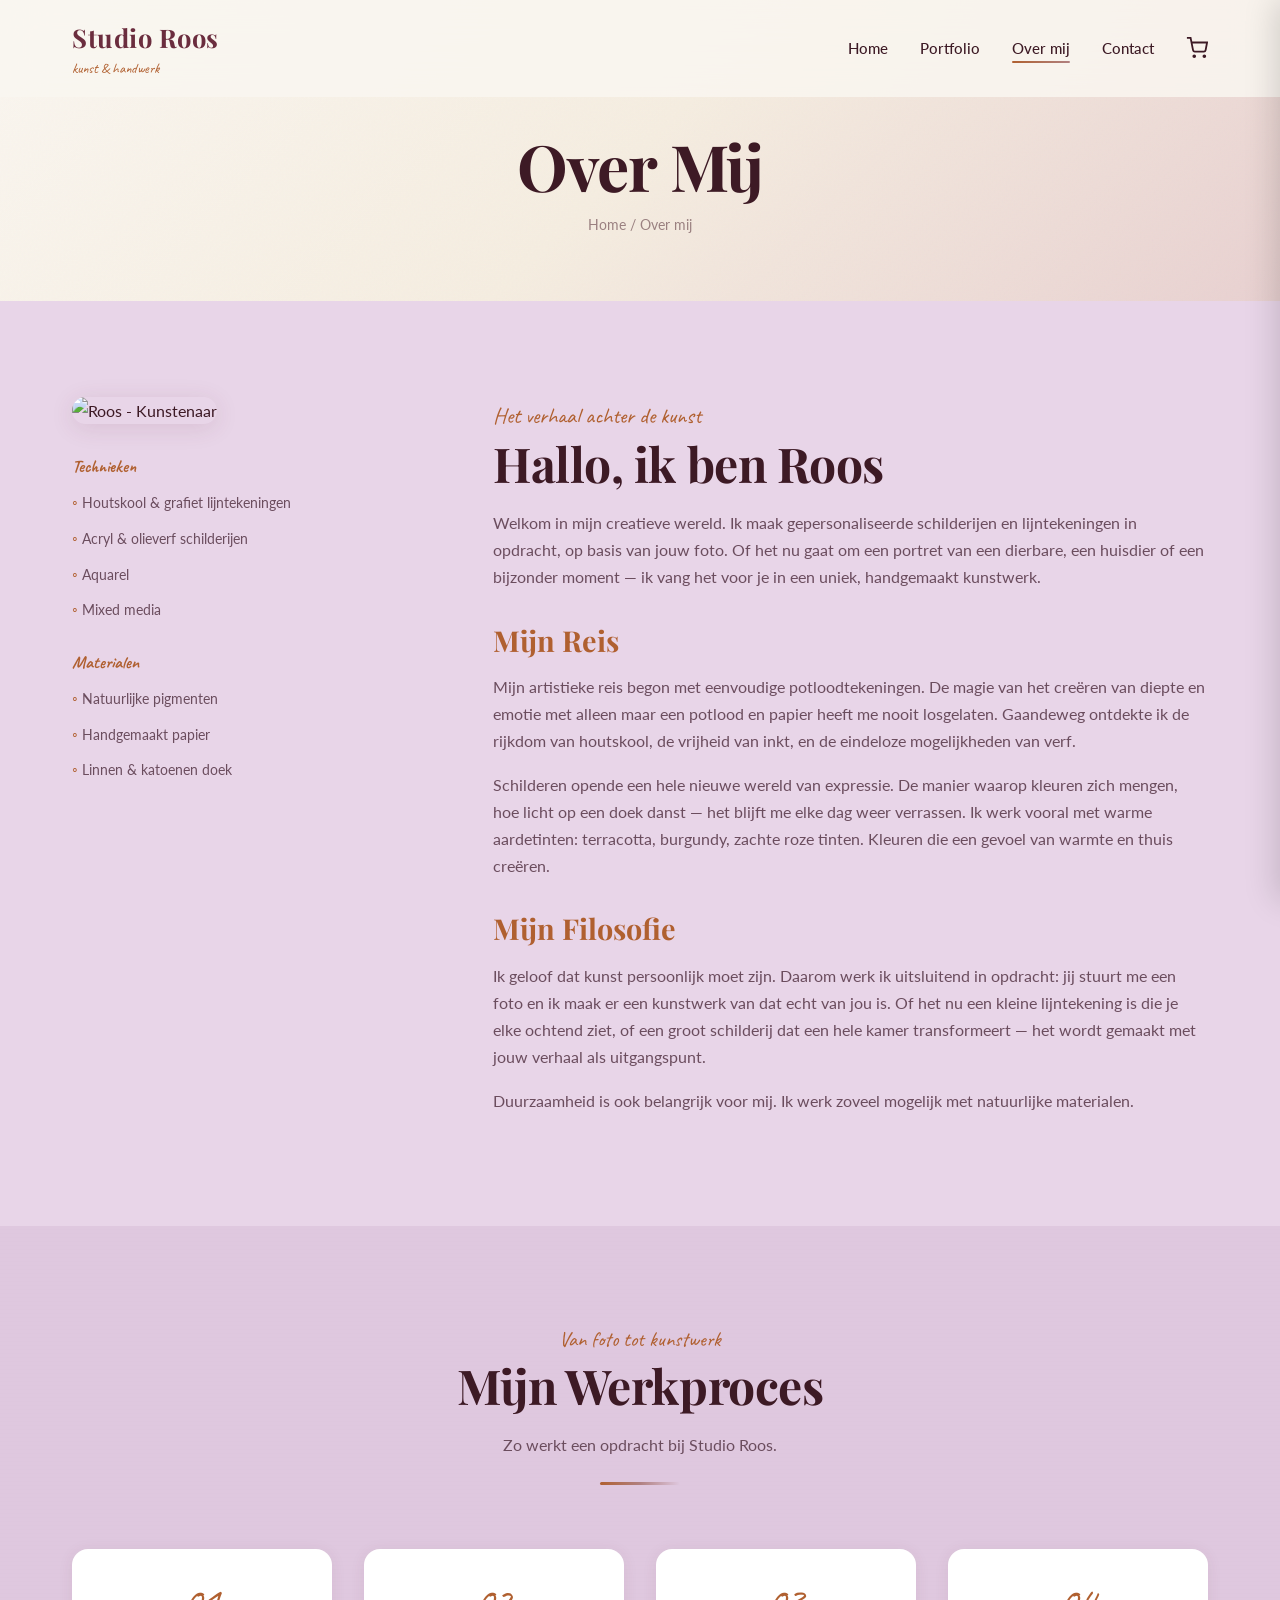
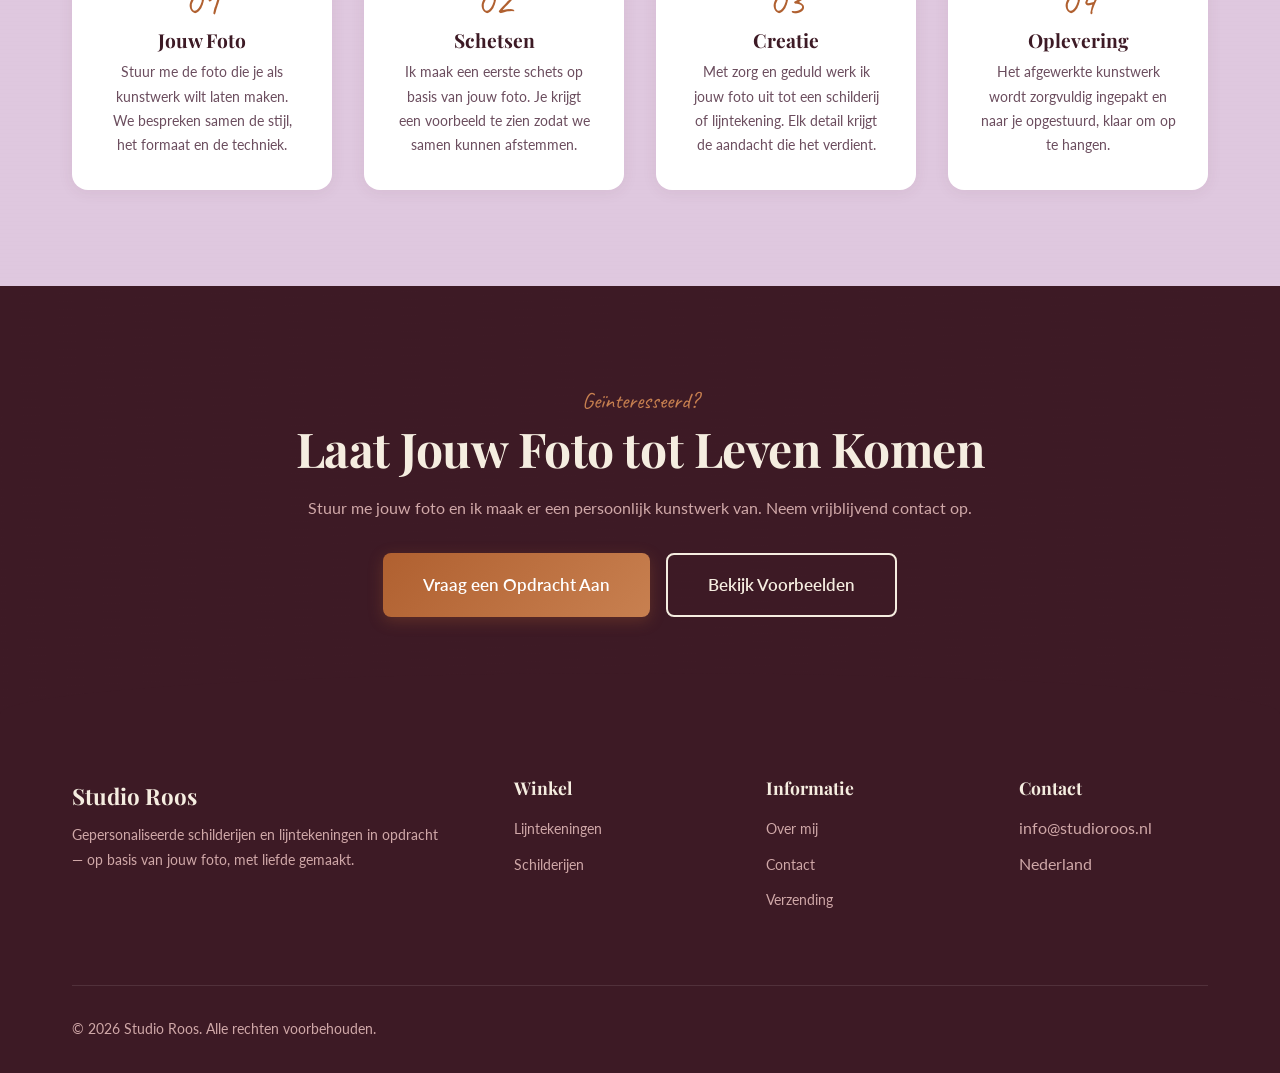
==== over.html @ 18355373 "Eerste versie Studio Roos website" ====
<!DOCTYPE html>
<html lang="nl">
<head>
  <meta charset="UTF-8">
  <meta name="viewport" content="width=device-width, initial-scale=1.0">
  <title>Over mij — Studio Roos</title>
  <meta name="description" content="Leer meer over de kunstenaar achter Studio Roos. Gepersonaliseerde schilderijen en lijntekeningen op basis van jouw foto.">
  
  <link rel="preconnect" href="https://fonts.googleapis.com">
  <link rel="preconnect" href="https://fonts.gstatic.com" crossorigin>
  <link href="https://fonts.googleapis.com/css2?family=Playfair+Display:ital,wght@0,400;0,700;1,400&family=Lato:wght@300;400;500;700&family=Caveat:wght@400;600&display=swap" rel="stylesheet">
  <link rel="stylesheet" href="css/style.css">
</head>
<body>

  <!-- NAVIGATIE -->
  <nav class="navbar" id="navbar">
    <div class="container">
      <a href="index.html" class="navbar-brand">
        <div>
          <span class="logo-text">Studio Roos</span>
          <span class="logo-sub">kunst & handwerk</span>
        </div>
      </a>
      <ul class="nav-links" id="navLinks">
        <li><a href="index.html">Home</a></li>
        <li><a href="winkel.html">Portfolio</a></li>
        <li><a href="over.html" class="active">Over mij</a></li>
        <li><a href="contact.html">Contact</a></li>
        <li>
          <a href="#" class="nav-cart" id="cartToggle" aria-label="Winkelwagen">
            <svg width="22" height="22" viewBox="0 0 24 24" fill="none" stroke="currentColor" stroke-width="2"><circle cx="9" cy="21" r="1"/><circle cx="20" cy="21" r="1"/><path d="M1 1h4l2.68 13.39a2 2 0 0 0 2 1.61h9.72a2 2 0 0 0 2-1.61L23 6H6"/></svg>
            <span class="cart-count" id="cartCount">0</span>
          </a>
        </li>
      </ul>
      <button class="nav-toggle" id="navToggle" aria-label="Menu">
        <span></span><span></span><span></span>
      </button>
    </div>
  </nav>

  <!-- PAGE HEADER -->
  <div class="page-header">
    <div class="container">
      <h1>Over Mij</h1>
      <p class="breadcrumb"><a href="index.html">Home</a> / Over mij</p>
    </div>
  </div>

  <!-- OVER MIJ CONTENT -->
  <section class="section">
    <div class="container">
      <div class="about-content">
        
        <!-- Sidebar met foto en details -->
        <div class="about-sidebar fade-in-left">
          <img src="https://images.unsplash.com/photo-1460661419201-fd4cecdf8a8b?w=500&h=650&fit=crop" 
               alt="Roos - Kunstenaar" class="about-photo">
          
          <div class="about-details">
            <h4>Technieken</h4>
            <ul>
              <li>Houtskool & grafiet lijntekeningen</li>
              <li>Acryl & olieverf schilderijen</li>
              <li>Aquarel</li>
              <li>Mixed media</li>
            </ul>

            <h4 style="margin-top:1.5rem;">Materialen</h4>
            <ul>
              <li>Natuurlijke pigmenten</li>
              <li>Handgemaakt papier</li>
              <li>Linnen & katoenen doek</li>
            </ul>
          </div>
        </div>

        <!-- Verhaal -->
        <div class="about-story fade-in-right">
          <span class="accent-text">Het verhaal achter de kunst</span>
          <h2>Hallo, ik ben Roos</h2>
          <p>
            Welkom in mijn creatieve wereld. Ik maak gepersonaliseerde schilderijen en 
            lijntekeningen in opdracht, op basis van jouw foto. Of het nu gaat om een 
            portret van een dierbare, een huisdier of een bijzonder moment — ik vang het 
            voor je in een uniek, handgemaakt kunstwerk.
          </p>

          <h3>Mijn Reis</h3>
          <p>
            Mijn artistieke reis begon met eenvoudige potloodtekeningen. De magie van het 
            creëren van diepte en emotie met alleen maar een potlood en papier heeft me 
            nooit losgelaten. Gaandeweg ontdekte ik de rijkdom van houtskool, de vrijheid 
            van inkt, en de eindeloze mogelijkheden van verf.
          </p>
          <p>
            Schilderen opende een hele nieuwe wereld van expressie. De manier waarop kleuren 
            zich mengen, hoe licht op een doek danst — het blijft me elke dag weer verrassen. 
            Ik werk vooral met warme aardetinten: terracotta, burgundy, zachte roze tinten. 
            Kleuren die een gevoel van warmte en thuis creëren.
          </p>

          <h3>Mijn Filosofie</h3>
          <p>
            Ik geloof dat kunst persoonlijk moet zijn. Daarom werk ik uitsluitend in 
            opdracht: jij stuurt me een foto en ik maak er een kunstwerk van dat echt 
            van jou is. Of het nu een kleine lijntekening is die je 
            elke ochtend ziet, of een groot schilderij dat een hele kamer transformeert — 
            het wordt gemaakt met jouw verhaal als uitgangspunt.
          </p>
          <p>
            Duurzaamheid is ook belangrijk voor mij. Ik werk zoveel mogelijk met natuurlijke 
            materialen.
          </p>
        </div>
      </div>
    </div>
  </section>

  <!-- WERKPROCES -->
  <section class="section section-warm texture-fabric" style="position:relative;">
    <div class="container">
      <div class="section-header fade-in">
        <span class="subtitle">Van foto tot kunstwerk</span>
        <h2>Mijn Werkproces</h2>
        <p>Zo werkt een opdracht bij Studio Roos.</p>
      </div>

      <div class="process-steps">
        <div class="process-step fade-in stagger-1">
          <div class="process-step-number">01</div>
          <h4>Jouw Foto</h4>
          <p>Stuur me de foto die je als kunstwerk wilt laten maken. We bespreken samen de stijl, het formaat en de techniek.</p>
        </div>
        <div class="process-step fade-in stagger-2">
          <div class="process-step-number">02</div>
          <h4>Schetsen</h4>
          <p>Ik maak een eerste schets op basis van jouw foto. Je krijgt een voorbeeld te zien zodat we samen kunnen afstemmen.</p>
        </div>
        <div class="process-step fade-in stagger-3">
          <div class="process-step-number">03</div>
          <h4>Creatie</h4>
          <p>Met zorg en geduld werk ik jouw foto uit tot een schilderij of lijntekening. Elk detail krijgt de aandacht die het verdient.</p>
        </div>
        <div class="process-step fade-in stagger-4">
          <div class="process-step-number">04</div>
          <h4>Oplevering</h4>
          <p>Het afgewerkte kunstwerk wordt zorgvuldig ingepakt en naar je opgestuurd, klaar om op te hangen.</p>
        </div>
      </div>
    </div>
  </section>

  <!-- CTA -->
  <section class="section section-dark texture-brush" style="position:relative;">
    <div class="container container-narrow" style="text-align:center;">
      <div class="fade-in">
        <span class="accent-text" style="color:var(--terracotta-light);">Geïnteresseerd?</span>
        <h2 style="color:var(--cream); margin-bottom:var(--space-sm);">Laat Jouw Foto tot Leven Komen</h2>
        <p style="margin-bottom:var(--space-md);">Stuur me jouw foto en ik maak er een persoonlijk kunstwerk van. Neem vrijblijvend contact op.</p>
        <div style="display:flex; gap:var(--space-sm); justify-content:center; flex-wrap:wrap;">
          <a href="contact.html" class="btn btn-warm btn-lg">Vraag een Opdracht Aan</a>
          <a href="winkel.html" class="btn btn-secondary btn-lg" style="border-color:var(--cream); color:var(--cream);">Bekijk Voorbeelden</a>
        </div>
      </div>
    </div>
  </section>

  <!-- FOOTER -->
  <footer class="footer">
    <div class="container">
      <div class="footer-grid">
        <div class="footer-about">
          <div class="logo-text">Studio Roos</div>
          <p>Gepersonaliseerde schilderijen en lijntekeningen in opdracht — op basis van jouw foto, met liefde gemaakt.</p>
        </div>
        <div>
          <h4>Winkel</h4>
          <ul class="footer-links">
            <li><a href="winkel.html?categorie=lijntekeningen">Lijntekeningen</a></li>
            <li><a href="winkel.html?categorie=schilderijen">Schilderijen</a></li>
          </ul>
        </div>
        <div>
          <h4>Informatie</h4>
          <ul class="footer-links">
            <li><a href="over.html">Over mij</a></li>
            <li><a href="contact.html">Contact</a></li>
            <li><a href="#">Verzending</a></li>
          </ul>
        </div>
        <div>
          <h4>Contact</h4>
          <ul class="footer-links">
            <li>info@studioroos.nl</li>
            <li>Nederland</li>
          </ul>
        </div>
      </div>
      <div class="footer-bottom">
        <p>&copy; 2026 Studio Roos. Alle rechten voorbehouden.</p>
      </div>
    </div>
  </footer>

  <!-- WINKELWAGEN SIDEBAR -->
  <div class="cart-overlay" id="cartOverlay"></div>
  <aside class="cart-sidebar" id="cartSidebar">
    <div class="cart-header">
      <h3>Winkelwagen</h3>
      <button class="cart-close" id="cartClose" aria-label="Sluiten">
        <svg width="24" height="24" viewBox="0 0 24 24" fill="none" stroke="currentColor" stroke-width="2"><line x1="18" y1="6" x2="6" y2="18"/><line x1="6" y1="6" x2="18" y2="18"/></svg>
      </button>
    </div>
    <div class="cart-items" id="cartItems">
      <div class="cart-empty" id="cartEmpty">
        <svg viewBox="0 0 24 24" fill="none" stroke="currentColor" stroke-width="1.5"><circle cx="9" cy="21" r="1"/><circle cx="20" cy="21" r="1"/><path d="M1 1h4l2.68 13.39a2 2 0 0 0 2 1.61h9.72a2 2 0 0 0 2-1.61L23 6H6"/></svg>
        <p>Je winkelwagen is leeg</p>
        <a href="winkel.html" class="btn btn-secondary btn-sm">Bekijk de winkel</a>
      </div>
    </div>
    <div class="cart-footer" id="cartFooter" style="display:none;">
      <div class="cart-total">
        <span>Totaal</span>
        <span id="cartTotal">€0,00</span>
      </div>
      <button class="btn btn-primary" style="width:100%;">Afrekenen</button>
    </div>
  </aside>

  <!-- TOAST -->
  <div class="toast" id="toast">
    <span class="toast-icon">
      <svg width="20" height="20" viewBox="0 0 24 24" fill="none" stroke="currentColor" stroke-width="2"><path d="M22 11.08V12a10 10 0 1 1-5.93-9.14"/><polyline points="22 4 12 14.01 9 11.01"/></svg>
    </span>
    <span id="toastMessage">Item toegevoegd!</span>
  </div>

  <script src="js/main.js"></script>
</body>
</html>
---- css/style.css ----
/* ============================================
   STUDIO ROOS — Kunstverkoop Website
   Kleurenpalet geïnspireerd op textuur-analyses:
   
   Primair:     Burgundy/Wijn    #6B2D3E → donker accent
   Secundair:   Terracotta       #B06030 → warm accent
   Tertiair:    Dusty Rose       #B08080 → zacht accent
   Neutraal:    Mauve            #E8D5E8 → achtergrond
   Neutraal 2:  Warm Taupe       #C0B0A0 → subtiel
   Donker:      Deep Wine        #3D1A25 → tekst/contrast
   
   Patronen: organische texturen, penseelstreken,
   stof-achtige achtergronden, handgemaakt gevoel
   ============================================ */

/* === CSS Custom Properties === */
:root {
  /* Kleuren uit analyse */
  --burgundy: #6B2D3E;
  --burgundy-light: #8B4D5E;
  --burgundy-dark: #3D1A25;
  --terracotta: #B06030;
  --terracotta-light: #C88050;
  --terracotta-dark: #8A4820;
  --dusty-rose: #B08080;
  --dusty-rose-light: #D0A8A8;
  --dusty-rose-pale: #E8D0D0;
  --cream: #F5EDE0;
  --cream-warm: #F0E0C0;
  --cream-light: #FAF6F0;
  --taupe: #C0B0A0;
  --taupe-light: #D8CFC5;
  --taupe-dark: #907060;
  --ochre: #A08040;
  --olive-muted: #807030;
  --deep-brown: #4A2A1A;

  /* Functionele kleuren */
  --color-text: #3D1A25;
  --color-text-light: #6B4D5E;
  --color-text-muted: #9A8080;
  --color-bg: #E8D5E8;
  --color-bg-warm: #DFC8DF;
  --color-bg-accent: #D4B8D4;
  --color-primary: #6B2D3E;
  --color-primary-hover: #8B4D5E;
  --color-secondary: #B06030;
  --color-secondary-hover: #C88050;
  --color-accent: #B08080;
  --color-border: #D8CFC5;
  --color-border-light: #E8E0D8;

  /* Typografie */
  --font-heading: 'Playfair Display', Georgia, 'Times New Roman', serif;
  --font-body: 'Lato', 'Segoe UI', Tahoma, sans-serif;
  --font-accent: 'Caveat', cursive;

  /* Spacing */
  --space-xs: 0.5rem;
  --space-sm: 1rem;
  --space-md: 2rem;
  --space-lg: 4rem;
  --space-xl: 6rem;

  /* Shadows */
  --shadow-soft: 0 2px 15px rgba(107, 45, 62, 0.08);
  --shadow-medium: 0 4px 25px rgba(107, 45, 62, 0.12);
  --shadow-hover: 0 8px 35px rgba(107, 45, 62, 0.18);

  /* Transitions */
  --transition-smooth: 0.3s cubic-bezier(0.4, 0, 0.2, 1);
  --transition-slow: 0.6s cubic-bezier(0.4, 0, 0.2, 1);

  /* Border radius - organische vormen */
  --radius-sm: 4px;
  --radius-md: 8px;
  --radius-lg: 16px;
  --radius-organic: 30% 70% 70% 30% / 30% 30% 70% 70%;
}

/* === Reset & Base === */
*, *::before, *::after {
  margin: 0;
  padding: 0;
  box-sizing: border-box;
}

html {
  scroll-behavior: smooth;
  font-size: 16px;
}

body {
  font-family: var(--font-body);
  color: var(--color-text);
  background-color: var(--color-bg);
  line-height: 1.7;
  overflow-x: hidden;
}

/* === Textuurpatronen (geïnspireerd op de afbeeldingen) === */

/* Papier/canvas textuur overlay — grove, handgemaakte feel */
.texture-paper::before {
  content: '';
  position: absolute;
  inset: 0;
  opacity: 0.03;
  pointer-events: none;
  background-image: 
    url("data:image/svg+xml,%3Csvg xmlns='http://www.w3.org/2000/svg' width='300' height='300'%3E%3Cfilter id='noise'%3E%3CfeTurbulence type='fractalNoise' baseFrequency='0.65' numOctaves='3' stitchTiles='stitch'/%3E%3C/filter%3E%3Crect width='100%25' height='100%25' filter='url(%23noise)' opacity='1'/%3E%3C/svg%3E");
}

/* Penseelstreek textuur — organische, vloeiende lijnen */
.texture-brush::before {
  content: '';
  position: absolute;
  inset: 0;
  opacity: 0.04;
  pointer-events: none;
  background: repeating-linear-gradient(
    -3deg,
    transparent,
    transparent 2px,
    rgba(107, 45, 62, 0.15) 2px,
    rgba(107, 45, 62, 0.15) 3px,
    transparent 3px,
    transparent 8px
  );
}

/* Stof/tufting textuur — weefpatroon */
.texture-fabric::before {
  content: '';
  position: absolute;
  inset: 0;
  opacity: 0.025;
  pointer-events: none;
  background-image: 
    repeating-linear-gradient(
      0deg,
      rgba(107, 45, 62, 0.3) 0px,
      transparent 1px,
      transparent 4px
    ),
    repeating-linear-gradient(
      90deg,
      rgba(176, 96, 48, 0.2) 0px,
      transparent 1px,
      transparent 4px
    );
}

/* Organische blob achtergronden */
.organic-blob {
  position: absolute;
  border-radius: var(--radius-organic);
  filter: blur(60px);
  opacity: 0.15;
  pointer-events: none;
  z-index: 0;
}

/* === Typografie === */
h1, h2, h3, h4, h5, h6 {
  font-family: var(--font-heading);
  font-weight: 700;
  line-height: 1.2;
  color: var(--color-text);
}

h1 {
  font-size: clamp(2.5rem, 5vw, 4rem);
  letter-spacing: -0.02em;
}

h2 {
  font-size: clamp(2rem, 4vw, 3rem);
  letter-spacing: -0.01em;
}

h3 {
  font-size: clamp(1.3rem, 2.5vw, 1.8rem);
}

h4 {
  font-size: 1.2rem;
}

p {
  margin-bottom: 1rem;
  color: var(--color-text-light);
}

a {
  color: var(--color-primary);
  text-decoration: none;
  transition: color var(--transition-smooth);
}

a:hover {
  color: var(--color-secondary);
}

/* Handschrift-stijl accent tekst */
.accent-text {
  font-family: var(--font-accent);
  font-size: 1.4em;
  color: var(--color-secondary);
}

/* === Layout Utilities === */
.container {
  width: 100%;
  max-width: 1200px;
  margin: 0 auto;
  padding: 0 var(--space-md);
}

.container-narrow {
  max-width: 800px;
}

.section {
  padding: var(--space-xl) 0;
  position: relative;
}

.section-warm {
  background-color: var(--color-bg-warm);
}

.section-accent {
  background-color: var(--color-bg-accent);
}

.section-dark {
  background-color: var(--burgundy-dark);
  color: var(--cream);
}

.section-dark p {
  color: var(--dusty-rose-light);
}

.section-dark h2,
.section-dark h3 {
  color: var(--cream);
}

.flex {
  display: flex;
}

.flex-center {
  align-items: center;
  justify-content: center;
}

.grid {
  display: grid;
  gap: var(--space-md);
}

/* === Organische sectie-dividers (penseelstreek-stijl) === */
.divider-brush {
  width: 100%;
  height: 40px;
  position: relative;
  overflow: hidden;
}

.divider-brush svg {
  width: 100%;
  height: 100%;
  display: block;
}

.section-divider {
  position: relative;
  height: 80px;
  margin: -1px 0;
  overflow: hidden;
}

.section-divider::before {
  content: '';
  position: absolute;
  bottom: 0;
  left: -5%;
  width: 110%;
  height: 100%;
  background: var(--color-bg);
  border-radius: 50% 50% 0 0 / 100% 100% 0 0;
}

.section-warm + .section-divider::before {
  background: var(--color-bg-warm);
}

/* === Navigatie === */
.navbar {
  position: fixed;
  top: 0;
  left: 0;
  right: 0;
  z-index: 1000;
  padding: var(--space-sm) 0;
  transition: all var(--transition-smooth);
  background: rgba(250, 246, 240, 0.85);
  backdrop-filter: blur(20px);
  -webkit-backdrop-filter: blur(20px);
  border-bottom: 1px solid transparent;
}

.navbar.scrolled {
  padding: 0.5rem 0;
  border-bottom-color: var(--color-border-light);
  box-shadow: var(--shadow-soft);
}

.navbar .container {
  display: flex;
  align-items: center;
  justify-content: space-between;
}

.navbar-brand {
  display: flex;
  align-items: center;
  gap: 0.75rem;
  text-decoration: none;
}

.navbar-brand .logo-text {
  font-family: var(--font-heading);
  font-size: 1.6rem;
  font-weight: 700;
  color: var(--color-primary);
  letter-spacing: 0.02em;
}

.navbar-brand .logo-sub {
  font-family: var(--font-accent);
  font-size: 0.9rem;
  color: var(--color-secondary);
  display: block;
  margin-top: -4px;
}

.nav-links {
  display: flex;
  align-items: center;
  gap: var(--space-md);
  list-style: none;
}

.nav-links a {
  font-size: 0.95rem;
  font-weight: 500;
  color: var(--color-text);
  text-decoration: none;
  position: relative;
  padding: 0.25rem 0;
  transition: color var(--transition-smooth);
}

.nav-links a::after {
  content: '';
  position: absolute;
  bottom: -2px;
  left: 0;
  width: 0;
  height: 2px;
  background: linear-gradient(90deg, var(--terracotta), var(--dusty-rose));
  border-radius: 2px;
  transition: width var(--transition-smooth);
}

.nav-links a:hover::after,
.nav-links a.active::after {
  width: 100%;
}

.nav-links a:hover {
  color: var(--color-primary);
}

.nav-cart {
  position: relative;
  display: flex;
  align-items: center;
  cursor: pointer;
}

.nav-cart .cart-count {
  position: absolute;
  top: -8px;
  right: -10px;
  background: var(--terracotta);
  color: white;
  font-size: 0.7rem;
  font-weight: 700;
  width: 18px;
  height: 18px;
  border-radius: 50%;
  display: flex;
  align-items: center;
  justify-content: center;
}

/* Mobile hamburger */
.nav-toggle {
  display: none;
  flex-direction: column;
  gap: 5px;
  cursor: pointer;
  padding: 5px;
  background: none;
  border: none;
}

.nav-toggle span {
  display: block;
  width: 24px;
  height: 2px;
  background: var(--color-text);
  border-radius: 2px;
  transition: all var(--transition-smooth);
}

.nav-toggle.active span:nth-child(1) {
  transform: rotate(45deg) translate(5px, 5px);
}

.nav-toggle.active span:nth-child(2) {
  opacity: 0;
}

.nav-toggle.active span:nth-child(3) {
  transform: rotate(-45deg) translate(5px, -5px);
}

/* === Hero Section === */
.hero {
  min-height: 100vh;
  display: flex;
  align-items: center;
  position: relative;
  overflow: hidden;
  background: linear-gradient(
    135deg,
    var(--cream-light) 0%,
    var(--cream) 30%,
    var(--cream-warm) 70%,
    var(--dusty-rose-pale) 100%
  );
}

.hero::before {
  content: '';
  position: absolute;
  inset: 0;
  opacity: 0.03;
  pointer-events: none;
  background-image: 
    url("data:image/svg+xml,%3Csvg xmlns='http://www.w3.org/2000/svg' width='400' height='400'%3E%3Cfilter id='n'%3E%3CfeTurbulence type='fractalNoise' baseFrequency='0.5' numOctaves='4' stitchTiles='stitch'/%3E%3C/filter%3E%3Crect width='100%25' height='100%25' filter='url(%23n)'/%3E%3C/svg%3E");
}

/* Organische achtergrond blobs */
.hero .blob-1 {
  width: 500px;
  height: 500px;
  background: var(--dusty-rose);
  top: -100px;
  right: -100px;
  animation: blobFloat 20s ease-in-out infinite;
}

.hero .blob-2 {
  width: 400px;
  height: 400px;
  background: var(--terracotta);
  bottom: -50px;
  left: -150px;
  animation: blobFloat 25s ease-in-out infinite reverse;
}

.hero .blob-3 {
  width: 300px;
  height: 300px;
  background: var(--burgundy);
  top: 40%;
  right: 20%;
  animation: blobFloat 18s ease-in-out infinite 5s;
}

@keyframes blobFloat {
  0%, 100% {
    border-radius: 30% 70% 70% 30% / 30% 30% 70% 70%;
    transform: translate(0, 0) rotate(0deg);
  }
  25% {
    border-radius: 58% 42% 35% 65% / 45% 55% 45% 55%;
    transform: translate(20px, -30px) rotate(5deg);
  }
  50% {
    border-radius: 40% 60% 60% 40% / 60% 40% 60% 40%;
    transform: translate(-10px, 20px) rotate(-3deg);
  }
  75% {
    border-radius: 65% 35% 45% 55% / 35% 65% 35% 65%;
    transform: translate(15px, 10px) rotate(4deg);
  }
}

.hero-content {
  position: relative;
  z-index: 1;
  display: grid;
  grid-template-columns: 1fr 1fr;
  gap: var(--space-lg);
  align-items: center;
  padding-top: 5rem;
}

.hero-text h1 {
  margin-bottom: var(--space-sm);
  color: var(--burgundy-dark);
}

.hero-text h1 span {
  display: block;
  font-family: var(--font-accent);
  font-weight: 400;
  font-size: 0.5em;
  color: var(--terracotta);
  margin-bottom: 0.5rem;
}

.hero-text .tagline {
  font-size: 1.15rem;
  color: var(--color-text-light);
  margin-bottom: var(--space-md);
  max-width: 480px;
}

.hero-buttons {
  display: flex;
  gap: var(--space-sm);
  flex-wrap: wrap;
}

.hero-image {
  position: relative;
}

.hero-image-frame {
  position: relative;
  border-radius: 30% 70% 53% 47% / 40% 35% 65% 60%;
  overflow: hidden;
  aspect-ratio: 4/5;
  box-shadow: var(--shadow-medium);
  animation: frameFloat 15s ease-in-out infinite;
}

@keyframes frameFloat {
  0%, 100% { border-radius: 30% 70% 53% 47% / 40% 35% 65% 60%; }
  33% { border-radius: 50% 50% 40% 60% / 35% 45% 55% 65%; }
  66% { border-radius: 40% 60% 65% 35% / 55% 40% 60% 45%; }
}

.hero-image-frame img {
  width: 100%;
  height: 100%;
  object-fit: cover;
}

/* Decoratieve penseelstreek rondom hero image */
.hero-image::before {
  content: '';
  position: absolute;
  top: -20px;
  right: -20px;
  width: 100%;
  height: 100%;
  border: 3px solid var(--terracotta);
  border-radius: 40% 60% 65% 35% / 55% 40% 60% 45%;
  opacity: 0.3;
  z-index: -1;
}

/* Scroll indicator in penseelstreek-stijl */
.scroll-indicator {
  position: absolute;
  bottom: 2rem;
  left: 50%;
  transform: translateX(-50%);
  display: flex;
  flex-direction: column;
  align-items: center;
  gap: 0.5rem;
  color: var(--color-text-muted);
  font-size: 0.8rem;
  animation: scrollBounce 2s ease-in-out infinite;
}

.scroll-indicator svg {
  width: 24px;
  height: 24px;
}

@keyframes scrollBounce {
  0%, 100% { transform: translateX(-50%) translateY(0); }
  50% { transform: translateX(-50%) translateY(8px); }
}

/* === Buttons === */
.btn {
  display: inline-flex;
  align-items: center;
  gap: 0.5rem;
  padding: 0.85rem 2rem;
  font-family: var(--font-body);
  font-size: 0.95rem;
  font-weight: 600;
  border: none;
  border-radius: var(--radius-md);
  cursor: pointer;
  transition: all var(--transition-smooth);
  text-decoration: none;
  position: relative;
  overflow: hidden;
}

.btn::before {
  content: '';
  position: absolute;
  inset: 0;
  opacity: 0;
  transition: opacity var(--transition-smooth);
  /* Subtiele brush texture op buttons */
  background: repeating-linear-gradient(
    -5deg,
    transparent,
    transparent 3px,
    rgba(255,255,255,0.1) 3px,
    rgba(255,255,255,0.1) 4px
  );
}

.btn:hover::before {
  opacity: 1;
}

.btn-primary {
  background: linear-gradient(135deg, var(--burgundy), var(--burgundy-light));
  color: white;
  box-shadow: 0 4px 15px rgba(107, 45, 62, 0.3);
}

.btn-primary:hover {
  transform: translateY(-2px);
  box-shadow: 0 6px 20px rgba(107, 45, 62, 0.4);
  color: white;
}

.btn-secondary {
  background: transparent;
  color: var(--color-primary);
  border: 2px solid var(--color-primary);
}

.btn-secondary:hover {
  background: var(--color-primary);
  color: white;
  transform: translateY(-2px);
}

.btn-warm {
  background: linear-gradient(135deg, var(--terracotta), var(--terracotta-light));
  color: white;
  box-shadow: 0 4px 15px rgba(176, 96, 48, 0.3);
}

.btn-warm:hover {
  transform: translateY(-2px);
  box-shadow: 0 6px 20px rgba(176, 96, 48, 0.4);
  color: white;
}

.btn-sm {
  padding: 0.5rem 1.25rem;
  font-size: 0.85rem;
}

.btn-lg {
  padding: 1rem 2.5rem;
  font-size: 1.05rem;
}

/* === Section Headers === */
.section-header {
  text-align: center;
  margin-bottom: var(--space-lg);
}

.section-header .subtitle {
  font-family: var(--font-accent);
  font-size: 1.3rem;
  color: var(--terracotta);
  margin-bottom: 0.5rem;
}

.section-header h2 {
  margin-bottom: var(--space-sm);
}

.section-header p {
  max-width: 600px;
  margin: 0 auto;
}

/* Decoratieve lijn onder headers — organische penseelstreek */
.section-header::after {
  content: '';
  display: block;
  width: 80px;
  height: 3px;
  margin: 1.5rem auto 0;
  background: linear-gradient(90deg, var(--terracotta), var(--dusty-rose), transparent);
  border-radius: 3px;
}

/* === Categorieën sectie === */
.categories-grid {
  display: grid;
  grid-template-columns: repeat(2, 1fr);
  gap: var(--space-lg);
  max-width: 900px;
  margin: 0 auto;
}

.category-card {
  position: relative;
  border-radius: var(--radius-lg);
  overflow: hidden;
  aspect-ratio: 3/4;
  cursor: pointer;
  box-shadow: var(--shadow-soft);
  transition: all var(--transition-smooth);
}

.category-card:hover {
  transform: translateY(-8px);
  box-shadow: var(--shadow-hover);
}

.category-card img {
  width: 100%;
  height: 100%;
  object-fit: cover;
  transition: transform var(--transition-slow);
}

.category-card:hover img {
  transform: scale(1.08);
}

.category-card-overlay {
  position: absolute;
  inset: 0;
  background: linear-gradient(
    to top,
    rgba(61, 26, 37, 0.85) 0%,
    rgba(61, 26, 37, 0.2) 40%,
    transparent 100%
  );
  display: flex;
  flex-direction: column;
  justify-content: flex-end;
  padding: var(--space-md);
  transition: background var(--transition-smooth);
}

.category-card:hover .category-card-overlay {
  background: linear-gradient(
    to top,
    rgba(61, 26, 37, 0.9) 0%,
    rgba(61, 26, 37, 0.3) 50%,
    transparent 100%
  );
}

.category-card-overlay h3 {
  color: var(--cream);
  font-size: 1.5rem;
  margin-bottom: 0.25rem;
}

.category-card-overlay p {
  color: var(--dusty-rose-light);
  font-size: 0.9rem;
  margin: 0;
}

/* Textuur-overlay op category cards — stof/brush */
.category-card::after {
  content: '';
  position: absolute;
  inset: 0;
  pointer-events: none;
  opacity: 0.05;
  mix-blend-mode: multiply;
  background: repeating-linear-gradient(
    45deg,
    transparent,
    transparent 2px,
    rgba(107, 45, 62, 0.3) 2px,
    rgba(107, 45, 62, 0.3) 3px
  );
}

/* === Featured/Uitgelichte werken === */
.featured-grid {
  display: grid;
  grid-template-columns: repeat(auto-fill, minmax(280px, 1fr));
  gap: var(--space-md);
}

/* === Product/Artwork Cards === */
.artwork-card {
  background: white;
  border-radius: var(--radius-lg);
  overflow: hidden;
  box-shadow: var(--shadow-soft);
  transition: all var(--transition-smooth);
  position: relative;
}

.artwork-card:hover {
  transform: translateY(-5px);
  box-shadow: var(--shadow-hover);
}

.artwork-card-image {
  position: relative;
  aspect-ratio: 4/5;
  overflow: hidden;
}

.artwork-card-image img {
  width: 100%;
  height: 100%;
  object-fit: cover;
  transition: transform var(--transition-slow);
}

.artwork-card:hover .artwork-card-image img {
  transform: scale(1.05);
}

/* Stof textuur overlay op artwork cards */
.artwork-card-image::after {
  content: '';
  position: absolute;
  inset: 0;
  pointer-events: none;
  opacity: 0;
  transition: opacity var(--transition-smooth);
  background: linear-gradient(
    to top,
    rgba(61, 26, 37, 0.6) 0%,
    transparent 50%
  );
}

.artwork-card:hover .artwork-card-image::after {
  opacity: 1;
}

.artwork-card-badge {
  position: absolute;
  top: var(--space-sm);
  left: var(--space-sm);
  padding: 0.3rem 0.8rem;
  background: var(--terracotta);
  color: white;
  font-size: 0.75rem;
  font-weight: 700;
  text-transform: uppercase;
  letter-spacing: 0.05em;
  border-radius: var(--radius-sm);
  z-index: 1;
}

.artwork-card-actions {
  position: absolute;
  bottom: var(--space-sm);
  right: var(--space-sm);
  display: flex;
  gap: 0.5rem;
  z-index: 1;
  opacity: 0;
  transform: translateY(10px);
  transition: all var(--transition-smooth);
}

.artwork-card:hover .artwork-card-actions {
  opacity: 1;
  transform: translateY(0);
}

.artwork-card-actions button {
  width: 40px;
  height: 40px;
  border-radius: 50%;
  border: none;
  background: white;
  cursor: pointer;
  display: flex;
  align-items: center;
  justify-content: center;
  box-shadow: var(--shadow-soft);
  transition: all var(--transition-smooth);
  color: var(--color-text);
}

.artwork-card-actions button:hover {
  background: var(--burgundy);
  color: white;
  transform: scale(1.1);
}

.artwork-card-info {
  padding: var(--space-sm) 1.25rem 1.25rem;
}

.artwork-card-info h4 {
  font-family: var(--font-heading);
  margin-bottom: 0.25rem;
  transition: color var(--transition-smooth);
}

.artwork-card:hover .artwork-card-info h4 {
  color: var(--burgundy);
}

.artwork-card-info .category {
  font-size: 0.8rem;
  color: var(--terracotta);
  font-weight: 600;
  text-transform: uppercase;
  letter-spacing: 0.05em;
  margin-bottom: 0.5rem;
}

.artwork-card-info .price {
  font-size: 1.2rem;
  font-weight: 700;
  color: var(--color-text);
}

.artwork-card-info .price-old {
  font-size: 0.9rem;
  color: var(--color-text-muted);
  text-decoration: line-through;
  margin-left: 0.5rem;
}

.artwork-card-info .dimensions {
  font-size: 0.8rem;
  color: var(--color-text-muted);
  margin-top: 0.25rem;
}

/* === Testimonial / Quote sectie === */
.testimonial-section {
  text-align: center;
  position: relative;
}

.testimonial-quote {
  font-family: var(--font-heading);
  font-size: clamp(1.3rem, 3vw, 1.8rem);
  font-style: italic;
  color: var(--cream);
  max-width: 700px;
  margin: 0 auto var(--space-md);
  line-height: 1.5;
}

.testimonial-quote::before {
  content: '"';
  display: block;
  font-size: 4rem;
  color: var(--terracotta);
  line-height: 1;
  margin-bottom: var(--space-sm);
  font-style: normal;
}

.testimonial-author {
  color: var(--dusty-rose-light);
  font-size: 0.9rem;
}

/* === Over sectie (homepage) === */
.about-preview {
  display: grid;
  grid-template-columns: 1fr 1fr;
  gap: var(--space-lg);
  align-items: center;
}

.about-preview-image {
  position: relative;
}

.about-preview-image img {
  width: 100%;
  border-radius: var(--radius-lg);
  box-shadow: var(--shadow-medium);
}

/* Organische decoratie achter about afbeelding */
.about-preview-image::before {
  content: '';
  position: absolute;
  top: -15px;
  left: -15px;
  width: 80%;
  height: 80%;
  background: linear-gradient(135deg, var(--dusty-rose-pale), var(--cream-warm));
  border-radius: var(--radius-lg);
  z-index: -1;
}

/* Penseelstreek decoratie */
.about-preview-image::after {
  content: '';
  position: absolute;
  bottom: -10px;
  right: -10px;
  width: 60%;
  height: 4px;
  background: linear-gradient(90deg, var(--terracotta), transparent);
  border-radius: 4px;
}

.about-preview-text .subtitle {
  font-family: var(--font-accent);
  color: var(--terracotta);
  font-size: 1.2rem;
  margin-bottom: 0.5rem;
}

.about-preview-text h2 {
  margin-bottom: var(--space-sm);
}

/* === Winkel pagina === */
.shop-filters {
  display: flex;
  align-items: center;
  justify-content: center;
  gap: var(--space-sm);
  flex-wrap: wrap;
  margin-bottom: var(--space-lg);
}

.filter-btn {
  padding: 0.5rem 1.25rem;
  border: 2px solid var(--color-border);
  background: transparent;
  border-radius: 50px;
  font-family: var(--font-body);
  font-size: 0.9rem;
  color: var(--color-text-light);
  cursor: pointer;
  transition: all var(--transition-smooth);
}

.filter-btn:hover,
.filter-btn.active {
  border-color: var(--burgundy);
  background: var(--burgundy);
  color: white;
}

.shop-grid {
  display: grid;
  grid-template-columns: repeat(auto-fill, minmax(280px, 1fr));
  gap: var(--space-md);
}

.shop-sort {
  display: flex;
  align-items: center;
  justify-content: space-between;
  margin-bottom: var(--space-md);
}

.shop-sort select {
  padding: 0.5rem 1rem;
  border: 1px solid var(--color-border);
  border-radius: var(--radius-sm);
  font-family: var(--font-body);
  color: var(--color-text);
  background: white;
  cursor: pointer;
}

.shop-result-count {
  color: var(--color-text-muted);
  font-size: 0.9rem;
}

/* === Over mij pagina === */
.about-hero {
  min-height: 60vh;
  display: flex;
  align-items: center;
  position: relative;
  background: linear-gradient(
    135deg,
    var(--cream-light) 0%,
    var(--dusty-rose-pale) 100%
  );
}

.about-content {
  display: grid;
  grid-template-columns: 1fr 2fr;
  gap: var(--space-lg);
  align-items: start;
}

.about-sidebar {
  position: sticky;
  top: 100px;
}

.about-photo {
  width: 100%;
  aspect-ratio: 3/4;
  object-fit: cover;
  border-radius: var(--radius-lg);
  box-shadow: var(--shadow-medium);
}

.about-details {
  margin-top: var(--space-md);
}

.about-details h4 {
  color: var(--terracotta);
  font-family: var(--font-accent);
  font-size: 1.1rem;
  margin-bottom: 0.5rem;
}

.about-details ul {
  list-style: none;
}

.about-details li {
  padding: 0.35rem 0;
  color: var(--color-text-light);
  font-size: 0.9rem;
}

.about-details li::before {
  content: '◦ ';
  color: var(--terracotta);
}

.about-story h2 {
  margin-bottom: var(--space-sm);
}

.about-story h3 {
  color: var(--terracotta);
  margin-top: var(--space-md);
  margin-bottom: var(--space-sm);
}

/* Proces stappen met organische timeline */
.process-steps {
  display: grid;
  grid-template-columns: repeat(auto-fit, minmax(220px, 1fr));
  gap: var(--space-md);
  margin-top: var(--space-md);
}

.process-step {
  text-align: center;
  padding: var(--space-md);
  background: white;
  border-radius: var(--radius-lg);
  box-shadow: var(--shadow-soft);
  position: relative;
}

.process-step-number {
  font-family: var(--font-accent);
  font-size: 2.5rem;
  color: var(--terracotta);
  line-height: 1;
  margin-bottom: var(--space-xs);
}

.process-step h4 {
  margin-bottom: 0.5rem;
}

.process-step p {
  font-size: 0.9rem;
  margin: 0;
}

/* === Contact pagina === */
.contact-grid {
  display: grid;
  grid-template-columns: 1fr 1fr;
  gap: var(--space-lg);
  align-items: start;
}

.contact-form {
  background: white;
  padding: var(--space-md);
  border-radius: var(--radius-lg);
  box-shadow: var(--shadow-soft);
}

.form-group {
  margin-bottom: var(--space-sm);
}

.form-group label {
  display: block;
  font-weight: 600;
  font-size: 0.9rem;
  margin-bottom: 0.4rem;
  color: var(--color-text);
}

.form-group input,
.form-group textarea,
.form-group select {
  width: 100%;
  padding: 0.75rem 1rem;
  border: 2px solid var(--color-border-light);
  border-radius: var(--radius-md);
  font-family: var(--font-body);
  font-size: 0.95rem;
  color: var(--color-text);
  background: var(--cream-light);
  transition: border-color var(--transition-smooth), box-shadow var(--transition-smooth);
}

.form-group input:focus,
.form-group textarea:focus,
.form-group select:focus {
  outline: none;
  border-color: var(--burgundy);
  box-shadow: 0 0 0 3px rgba(107, 45, 62, 0.1);
}

.form-group textarea {
  min-height: 150px;
  resize: vertical;
}

.contact-info {
  padding: var(--space-md);
}

.contact-info h3 {
  margin-bottom: var(--space-sm);
}

.contact-info-item {
  display: flex;
  gap: var(--space-sm);
  margin-bottom: var(--space-sm);
  align-items: flex-start;
}

.contact-info-item svg {
  flex-shrink: 0;
  margin-top: 3px;
  color: var(--terracotta);
}

.contact-info-item h4 {
  margin-bottom: 0.25rem;
}

.contact-info-item p {
  margin: 0;
  font-size: 0.9rem;
}

/* Social links */
.social-links {
  display: flex;
  gap: var(--space-sm);
  margin-top: var(--space-md);
}

.social-link {
  width: 44px;
  height: 44px;
  border-radius: 50%;
  background: var(--color-bg-warm);
  display: flex;
  align-items: center;
  justify-content: center;
  color: var(--color-text);
  transition: all var(--transition-smooth);
}

.social-link:hover {
  background: var(--burgundy);
  color: white;
  transform: translateY(-3px);
}

/* === Winkelwagen Sidebar === */
.cart-overlay {
  position: fixed;
  inset: 0;
  background: rgba(61, 26, 37, 0.5);
  z-index: 2000;
  opacity: 0;
  visibility: hidden;
  transition: all var(--transition-smooth);
}

.cart-overlay.active {
  opacity: 1;
  visibility: visible;
}

.cart-sidebar {
  position: fixed;
  top: 0;
  right: 0;
  width: 400px;
  max-width: 90vw;
  height: 100vh;
  background: white;
  z-index: 2001;
  transform: translateX(100%);
  transition: transform var(--transition-smooth);
  display: flex;
  flex-direction: column;
  box-shadow: -5px 0 30px rgba(0,0,0,0.15);
}

.cart-sidebar.active {
  transform: translateX(0);
}

.cart-header {
  padding: var(--space-md);
  border-bottom: 1px solid var(--color-border-light);
  display: flex;
  justify-content: space-between;
  align-items: center;
}

.cart-header h3 {
  margin: 0;
}

.cart-close {
  background: none;
  border: none;
  cursor: pointer;
  padding: 5px;
  color: var(--color-text-muted);
  transition: color var(--transition-smooth);
}

.cart-close:hover {
  color: var(--color-text);
}

.cart-items {
  flex: 1;
  overflow-y: auto;
  padding: var(--space-sm);
}

.cart-item {
  display: flex;
  gap: var(--space-sm);
  padding: var(--space-sm);
  border-bottom: 1px solid var(--color-border-light);
}

.cart-item img {
  width: 80px;
  height: 80px;
  object-fit: cover;
  border-radius: var(--radius-sm);
}

.cart-item-info {
  flex: 1;
}

.cart-item-info h4 {
  font-size: 0.95rem;
  margin-bottom: 0.25rem;
}

.cart-item-info .price {
  color: var(--terracotta);
  font-weight: 700;
}

.cart-item-remove {
  background: none;
  border: none;
  cursor: pointer;
  color: var(--color-text-muted);
  font-size: 0.8rem;
  padding: 0;
  transition: color var(--transition-smooth);
}

.cart-item-remove:hover {
  color: var(--burgundy);
}

.cart-footer {
  padding: var(--space-md);
  border-top: 1px solid var(--color-border-light);
}

.cart-total {
  display: flex;
  justify-content: space-between;
  align-items: center;
  margin-bottom: var(--space-sm);
  font-size: 1.1rem;
  font-weight: 700;
}

.cart-empty {
  text-align: center;
  padding: var(--space-lg) var(--space-md);
  color: var(--color-text-muted);
}

.cart-empty svg {
  width: 60px;
  height: 60px;
  margin-bottom: var(--space-sm);
  color: var(--color-border);
}

/* === Footer === */
.footer {
  background: var(--burgundy-dark);
  color: var(--dusty-rose-light);
  padding: var(--space-lg) 0 var(--space-md);
  position: relative;
}

/* Organische top-rand op footer */
.footer::before {
  content: '';
  position: absolute;
  top: -40px;
  left: 0;
  right: 0;
  height: 41px;
  background: var(--burgundy-dark);
  border-radius: 50% 50% 0 0 / 100% 100% 0 0;
}

.footer-grid {
  display: grid;
  grid-template-columns: 2fr 1fr 1fr 1fr;
  gap: var(--space-lg);
  margin-bottom: var(--space-lg);
}

.footer h4 {
  color: var(--cream);
  font-family: var(--font-heading);
  margin-bottom: var(--space-sm);
  font-size: 1.1rem;
}

.footer p {
  color: var(--dusty-rose-light);
  font-size: 0.9rem;
}

.footer-about .logo-text {
  font-family: var(--font-heading);
  font-size: 1.4rem;
  color: var(--cream);
  font-weight: 700;
  margin-bottom: 0.5rem;
}

.footer-links {
  list-style: none;
}

.footer-links li {
  margin-bottom: 0.5rem;
}

.footer-links a {
  color: var(--dusty-rose-light);
  font-size: 0.9rem;
  transition: color var(--transition-smooth);
}

.footer-links a:hover {
  color: var(--cream);
}

.footer-bottom {
  border-top: 1px solid rgba(255,255,255,0.1);
  padding-top: var(--space-md);
  display: flex;
  justify-content: space-between;
  align-items: center;
  flex-wrap: wrap;
  gap: var(--space-sm);
}

.footer-bottom p {
  font-size: 0.85rem;
  margin: 0;
}

.footer-bottom .social-links .social-link {
  background: rgba(255,255,255,0.1);
  color: var(--dusty-rose-light);
}

.footer-bottom .social-links .social-link:hover {
  background: var(--terracotta);
  color: white;
}

/* === Penseelstreek SVG Decoraties === */
.brush-decoration {
  position: absolute;
  pointer-events: none;
  z-index: 0;
}

/* === Animaties (scroll-triggered) === */
.fade-in {
  opacity: 0;
  transform: translateY(30px);
  transition: opacity 0.8s ease, transform 0.8s ease;
}

.fade-in.visible {
  opacity: 1;
  transform: translateY(0);
}

.fade-in-left {
  opacity: 0;
  transform: translateX(-30px);
  transition: opacity 0.8s ease, transform 0.8s ease;
}

.fade-in-left.visible {
  opacity: 1;
  transform: translateX(0);
}

.fade-in-right {
  opacity: 0;
  transform: translateX(30px);
  transition: opacity 0.8s ease, transform 0.8s ease;
}

.fade-in-right.visible {
  opacity: 1;
  transform: translateX(0);
}

.scale-in {
  opacity: 0;
  transform: scale(0.9);
  transition: opacity 0.6s ease, transform 0.6s ease;
}

.scale-in.visible {
  opacity: 1;
  transform: scale(1);
}

/* Stagger delays for grid items */
.stagger-1 { transition-delay: 0.1s; }
.stagger-2 { transition-delay: 0.2s; }
.stagger-3 { transition-delay: 0.3s; }
.stagger-4 { transition-delay: 0.4s; }
.stagger-5 { transition-delay: 0.5s; }
.stagger-6 { transition-delay: 0.6s; }

/* === Lightbox / Modal === */
.lightbox {
  position: fixed;
  inset: 0;
  background: rgba(61, 26, 37, 0.95);
  z-index: 3000;
  display: flex;
  align-items: center;
  justify-content: center;
  opacity: 0;
  visibility: hidden;
  transition: all var(--transition-smooth);
}

.lightbox.active {
  opacity: 1;
  visibility: visible;
}

.lightbox-content {
  max-width: 90vw;
  max-height: 90vh;
  position: relative;
}

.lightbox-content img {
  max-width: 100%;
  max-height: 85vh;
  object-fit: contain;
  border-radius: var(--radius-md);
}

.lightbox-close {
  position: absolute;
  top: -40px;
  right: 0;
  background: none;
  border: none;
  color: white;
  font-size: 1.5rem;
  cursor: pointer;
}

.lightbox-info {
  color: var(--cream);
  text-align: center;
  margin-top: var(--space-sm);
}

/* === Notificatie Toast === */
.toast {
  position: fixed;
  bottom: 2rem;
  right: 2rem;
  background: white;
  padding: 1rem 1.5rem;
  border-radius: var(--radius-md);
  box-shadow: var(--shadow-medium);
  display: flex;
  align-items: center;
  gap: 0.75rem;
  z-index: 4000;
  transform: translateY(100px);
  opacity: 0;
  transition: all var(--transition-smooth);
  border-left: 4px solid var(--terracotta);
}

.toast.show {
  transform: translateY(0);
  opacity: 1;
}

.toast-icon {
  color: var(--terracotta);
}

/* === Page Header (voor subpagina's) === */
.page-header {
  padding: 8rem 0 3rem;
  text-align: center;
  position: relative;
  background: linear-gradient(
    135deg,
    var(--cream-light) 0%,
    var(--cream) 50%,
    var(--dusty-rose-pale) 100%
  );
}

.page-header::before {
  content: '';
  position: absolute;
  inset: 0;
  opacity: 0.025;
  background-image: 
    url("data:image/svg+xml,%3Csvg xmlns='http://www.w3.org/2000/svg' width='400' height='400'%3E%3Cfilter id='n'%3E%3CfeTurbulence type='fractalNoise' baseFrequency='0.5' numOctaves='4' stitchTiles='stitch'/%3E%3C/filter%3E%3Crect width='100%25' height='100%25' filter='url(%23n)'/%3E%3C/svg%3E");
}

.page-header h1 {
  position: relative;
  margin-bottom: 0.5rem;
}

.page-header .breadcrumb {
  font-size: 0.9rem;
  color: var(--color-text-muted);
  position: relative;
}

.page-header .breadcrumb a {
  color: var(--color-text-muted);
}

.page-header .breadcrumb a:hover {
  color: var(--terracotta);
}

/* === Responsive Design === */
@media (max-width: 1024px) {
  .hero-content {
    grid-template-columns: 1fr;
    text-align: center;
  }

  .hero-text .tagline {
    margin-left: auto;
    margin-right: auto;
  }

  .hero-buttons {
    justify-content: center;
  }

  .hero-image-frame {
    max-width: 400px;
    margin: 0 auto;
  }

  .categories-grid {
    grid-template-columns: repeat(2, 1fr);
  }

  .about-preview {
    grid-template-columns: 1fr;
  }

  .about-content {
    grid-template-columns: 1fr;
  }

  .about-sidebar {
    position: static;
    max-width: 400px;
    margin: 0 auto;
  }

  .contact-grid {
    grid-template-columns: 1fr;
  }

  .footer-grid {
    grid-template-columns: 1fr 1fr;
  }
}

@media (max-width: 768px) {
  .nav-links {
    position: fixed;
    top: 0;
    right: 0;
    width: 280px;
    height: 100vh;
    flex-direction: column;
    background: white;
    padding: 5rem var(--space-md) var(--space-md);
    box-shadow: -5px 0 20px rgba(0,0,0,0.1);
    transform: translateX(100%);
    transition: transform var(--transition-smooth);
    z-index: 999;
  }

  .nav-links.active {
    transform: translateX(0);
  }

  .nav-toggle {
    display: flex;
    z-index: 1001;
  }

  .categories-grid {
    grid-template-columns: 1fr;
  }

  .hero {
    min-height: auto;
    padding: 6rem 0 3rem;
  }

  .shop-grid {
    grid-template-columns: repeat(2, 1fr);
    gap: var(--space-sm);
  }

  .footer-grid {
    grid-template-columns: 1fr;
  }

  .footer-bottom {
    flex-direction: column;
    text-align: center;
  }

  .section {
    padding: var(--space-lg) 0;
  }
}

@media (max-width: 480px) {
  .shop-grid {
    grid-template-columns: 1fr;
  }

  .hero-buttons {
    flex-direction: column;
    align-items: center;
  }

  .btn {
    width: 100%;
    justify-content: center;
  }
}

/* === Print styles === */
@media print {
  .navbar, .cart-sidebar, .cart-overlay, .toast, .lightbox {
    display: none !important;
  }
}
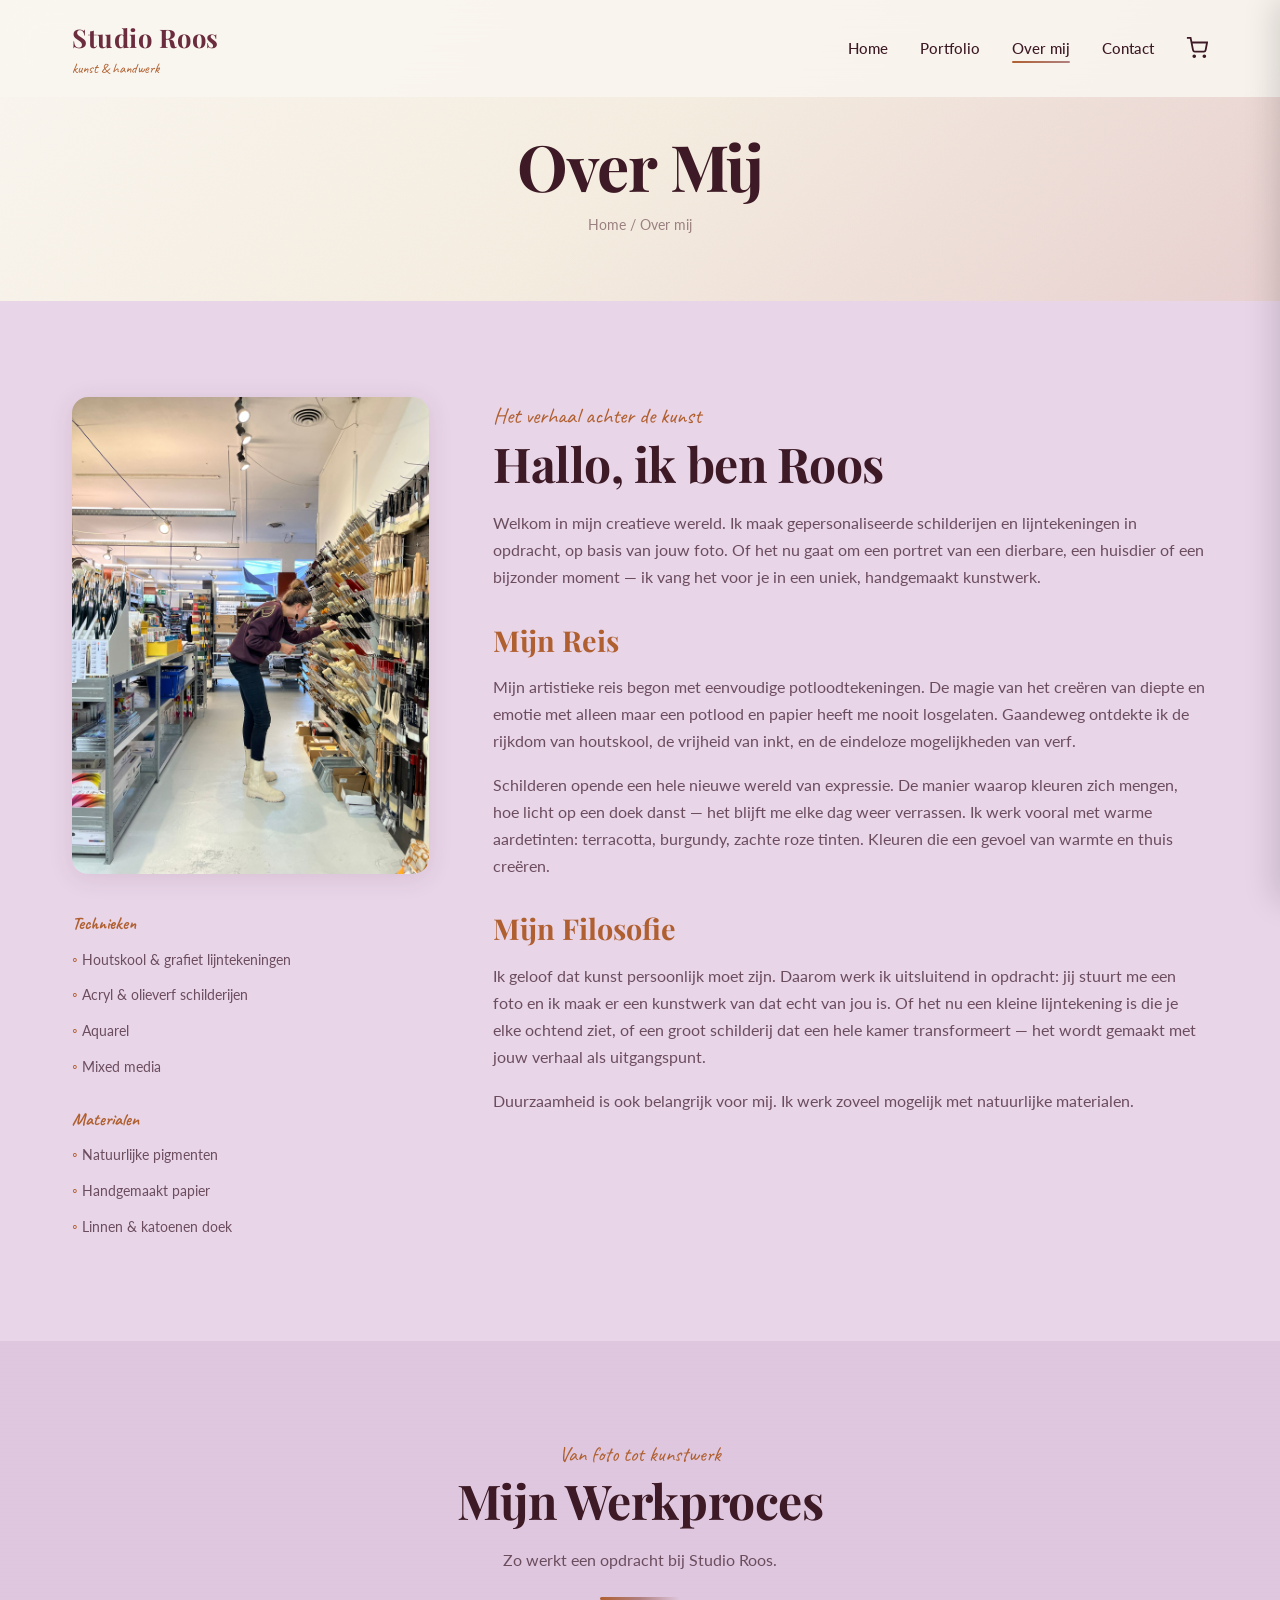
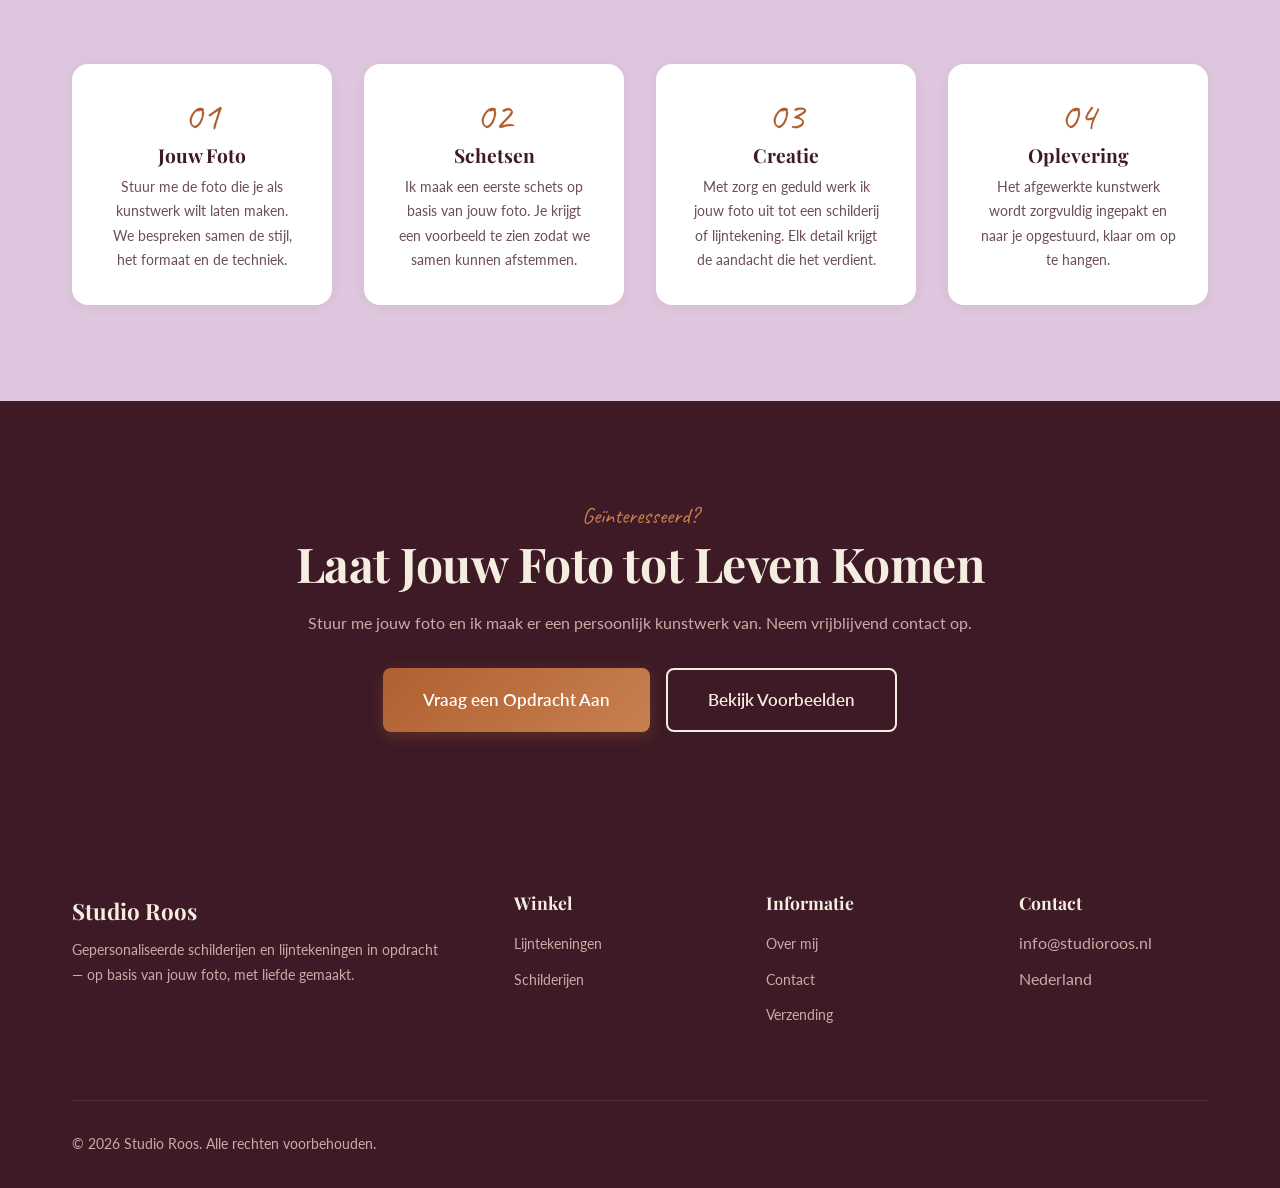
==== commit 0ce27d99: "Over mij foto toegevoegd" ====
--- a/over.html
+++ b/over.html
@@ -55,7 +55,7 @@
         
         <!-- Sidebar met foto en details -->
         <div class="about-sidebar fade-in-left">
-          <img src="https://images.unsplash.com/photo-1460661419201-fd4cecdf8a8b?w=500&h=650&fit=crop" 
+          <img src="Over mij.jpeg" 
                alt="Roos - Kunstenaar" class="about-photo">
           
           <div class="about-details">
